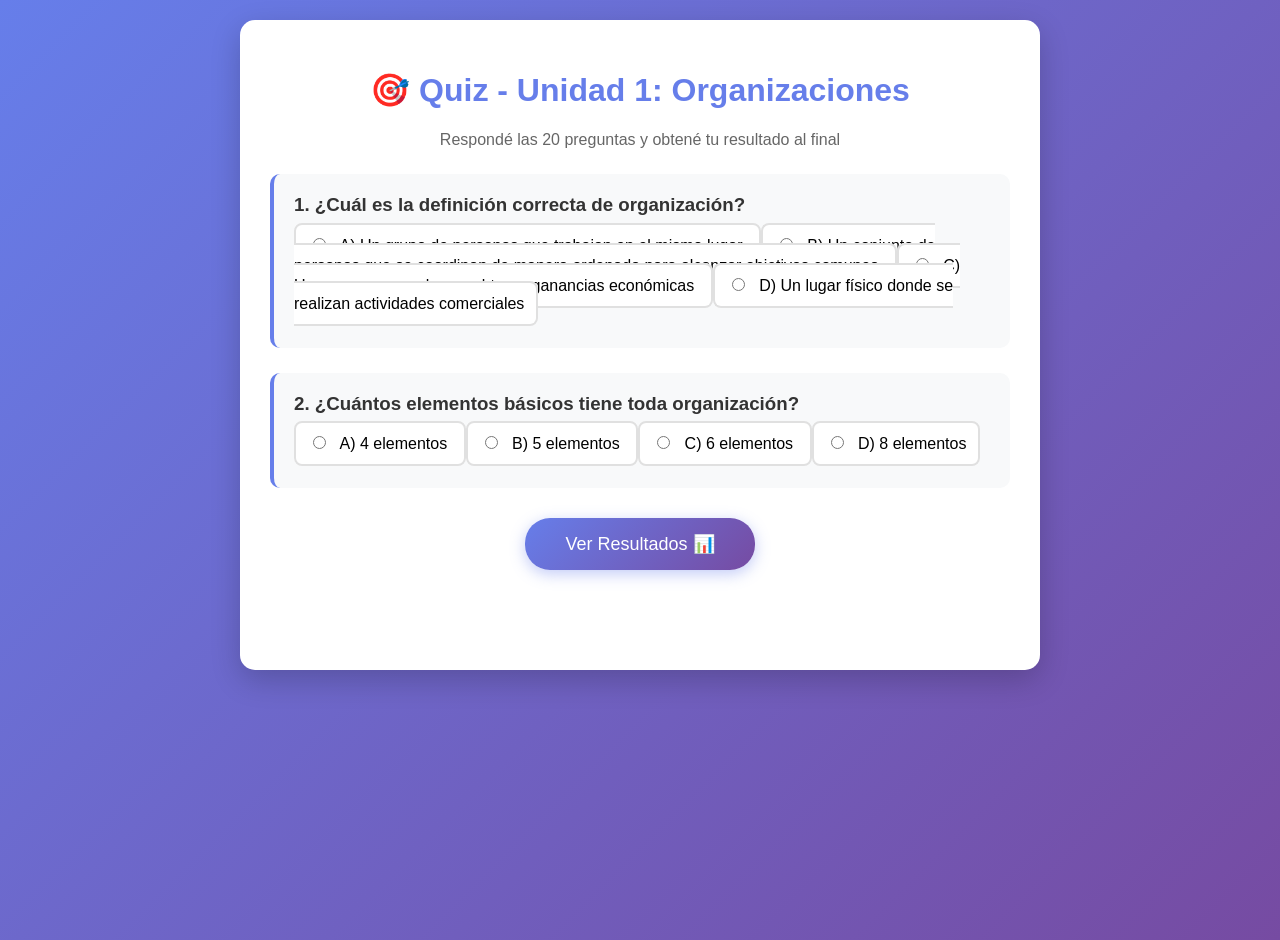
==== testunidad1.html @ cdfacc58 "Create testunidad1.html" ====
<!DOCTYPE html>
<html lang="es">
<head>
    <meta charset="UTF-8">
    <meta name="viewport" content="width=device-width, initial-scale=1.0">
    <title>Quiz - Unidad 1: Organizaciones</title>
    <style>
        body {
            font-family: 'Segoe UI', Tahoma, Geneva, Verdana, sans-serif;
            max-width: 800px;
            margin: 0 auto;
            padding: 20px;
            background: linear-gradient(135deg, #667eea 0%, #764ba2 100%);
            min-height: 100vh;
        }
        .container {
            background: white;
            border-radius: 15px;
            padding: 30px;
            box-shadow: 0 10px 30px rgba(0,0,0,0.2);
        }
        h1 {
            color: #667eea;
            text-align: center;
        }
        .question {
            margin: 25px 0;
            padding: 20px;
            background: #f8f9fa;
            border-radius: 10px;
            border-left: 4px solid #667eea;
        }
        .question h3 {
            color: #333;
            margin-top: 0;
        }
        .options {
            margin: 15px 0;
        }
        .option {
            margin: 10px 0;
            padding: 12px;
            background: white;
            border: 2px solid #e0e0e0;
            border-radius: 8px;
            cursor: pointer;
            transition: all 0.3s;
        }
        .option:hover {
            border-color: #667eea;
            transform: translateX(5px);
        }
        .option input {
            margin-right: 10px;
        }
        button {
            background: linear-gradient(135deg, #667eea 0%, #764ba2 100%);
            color: white;
            border: none;
            padding: 15px 40px;
            font-size: 18px;
            border-radius: 25px;
            cursor: pointer;
            display: block;
            margin: 30px auto;
            box-shadow: 0 4px 15px rgba(102, 126, 234, 0.4);
        }
        button:hover {
            transform: translateY(-2px);
            box-shadow: 0 6px 20px rgba(102, 126, 234, 0.6);
        }
        #result {
            margin-top: 30px;
            padding: 20px;
            border-radius: 10px;
            text-align: center;
            font-size: 20px;
            font-weight: bold;
        }
        .correct { color: #28a745; }
        .incorrect { color: #dc3545; }
    </style>
</head>
<body>
    <div class="container">
        <h1>🎯 Quiz - Unidad 1: Organizaciones</h1>
        <p style="text-align: center; color: #666;">Respondé las 20 preguntas y obtené tu resultado al final</p>
        
        <form id="quizForm">
            <!-- Pregunta 1 -->
            <div class="question">
                <h3>1. ¿Cuál es la definición correcta de organización?</h3>
                <div class="options">
                    <label class="option">
                        <input type="radio" name="q1" value="a">
                        A) Un grupo de personas que trabajan en el mismo lugar
                    </label>
                    <label class="option">
                        <input type="radio" name="q1" value="b">
                        B) Un conjunto de personas que se coordinan de manera ordenada para alcanzar objetivos comunes
                    </label>
                    <label class="option">
                        <input type="radio" name="q1" value="c">
                        C) Una empresa que busca obtener ganancias económicas
                    </label>
                    <label class="option">
                        <input type="radio" name="q1" value="d">
                        D) Un lugar físico donde se realizan actividades comerciales
                    </label>
                </div>
            </div>

            <!-- Pregunta 2 -->
            <div class="question">
                <h3>2. ¿Cuántos elementos básicos tiene toda organización?</h3>
                <div class="options">
                    <label class="option">
                        <input type="radio" name="q2" value="a">
                        A) 4 elementos
                    </label>
                    <label class="option">
                        <input type="radio" name="q2" value="b">
                        B) 5 elementos
                    </label>
                    <label class="option">
                        <input type="radio" name="q2" value="c">
                        C) 6 elementos
                    </label>
                    <label class="option">
                        <input type="radio" name="q2" value="d">
                        D) 8 elementos
                    </label>
                </div>
            </div>

            <!-- Agrega las otras 18 preguntas siguiendo el mismo formato -->
            
            <button type="button" onclick="checkAnswers()">Ver Resultados 📊</button>
        </form>

        <div id="result"></div>
    </div>

    <script>
        const correctAnswers = {
            q1: 'b',
            q2: 'c',
            // ... agregar todas las respuestas correctas
        };

        function checkAnswers() {
            let score = 0;
            const form = document.getElementById('quizForm');
            const formData = new FormData(form);
            
            for (let [question, answer] of Object.entries(correctAnswers)) {
                if (formData.get(question) === answer) {
                    score++;
                }
            }
            
            const total = Object.keys(correctAnswers).length;
            const percentage = (score / total) * 100;
            
            let message = '';
            let color = '';
            
            if (percentage >= 90) {
                message = '¡Excelente! 🌟 Dominás los conceptos';
                color = '#28a745';
            } else if (percentage >= 75) {
                message = 'Muy bien 👍 Repasá los errores';
                color = '#17a2b8';
            } else if (percentage >= 60) {
                message = 'Bien ✓ Necesitás repasar más';
                color = '#ffc107';
            } else {
                message = 'Necesitás estudiar más 📚';
                color = '#dc3545';
            }
            
            document.getElementById('result').innerHTML = `
                <div style="background: ${color}; color: white; padding: 20px; border-radius: 10px;">
                    <h2>${message}</h2>
                    <p style="font-size: 24px;">Obtuviste: ${score}/${total} (${percentage.toFixed(0)}%)</p>
                </div>
            `;
        }
    </script>
</body>
</html>
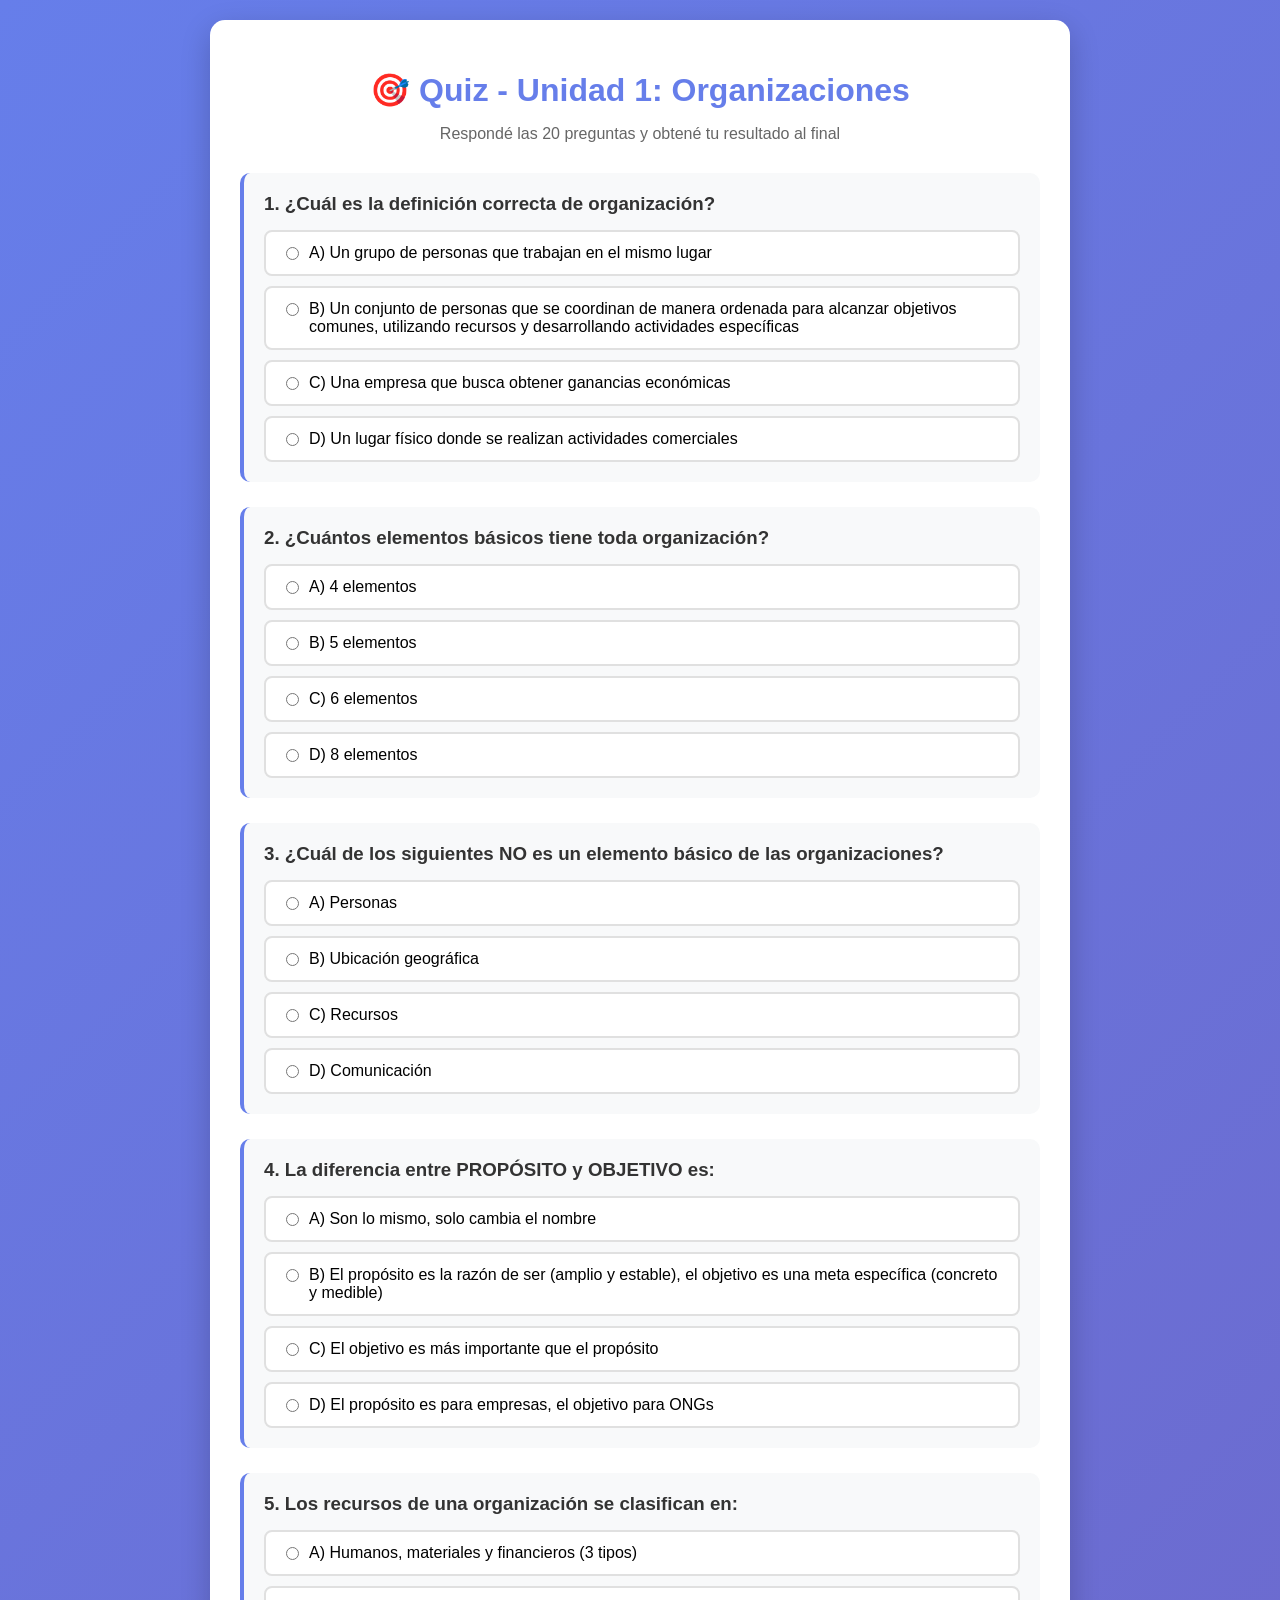
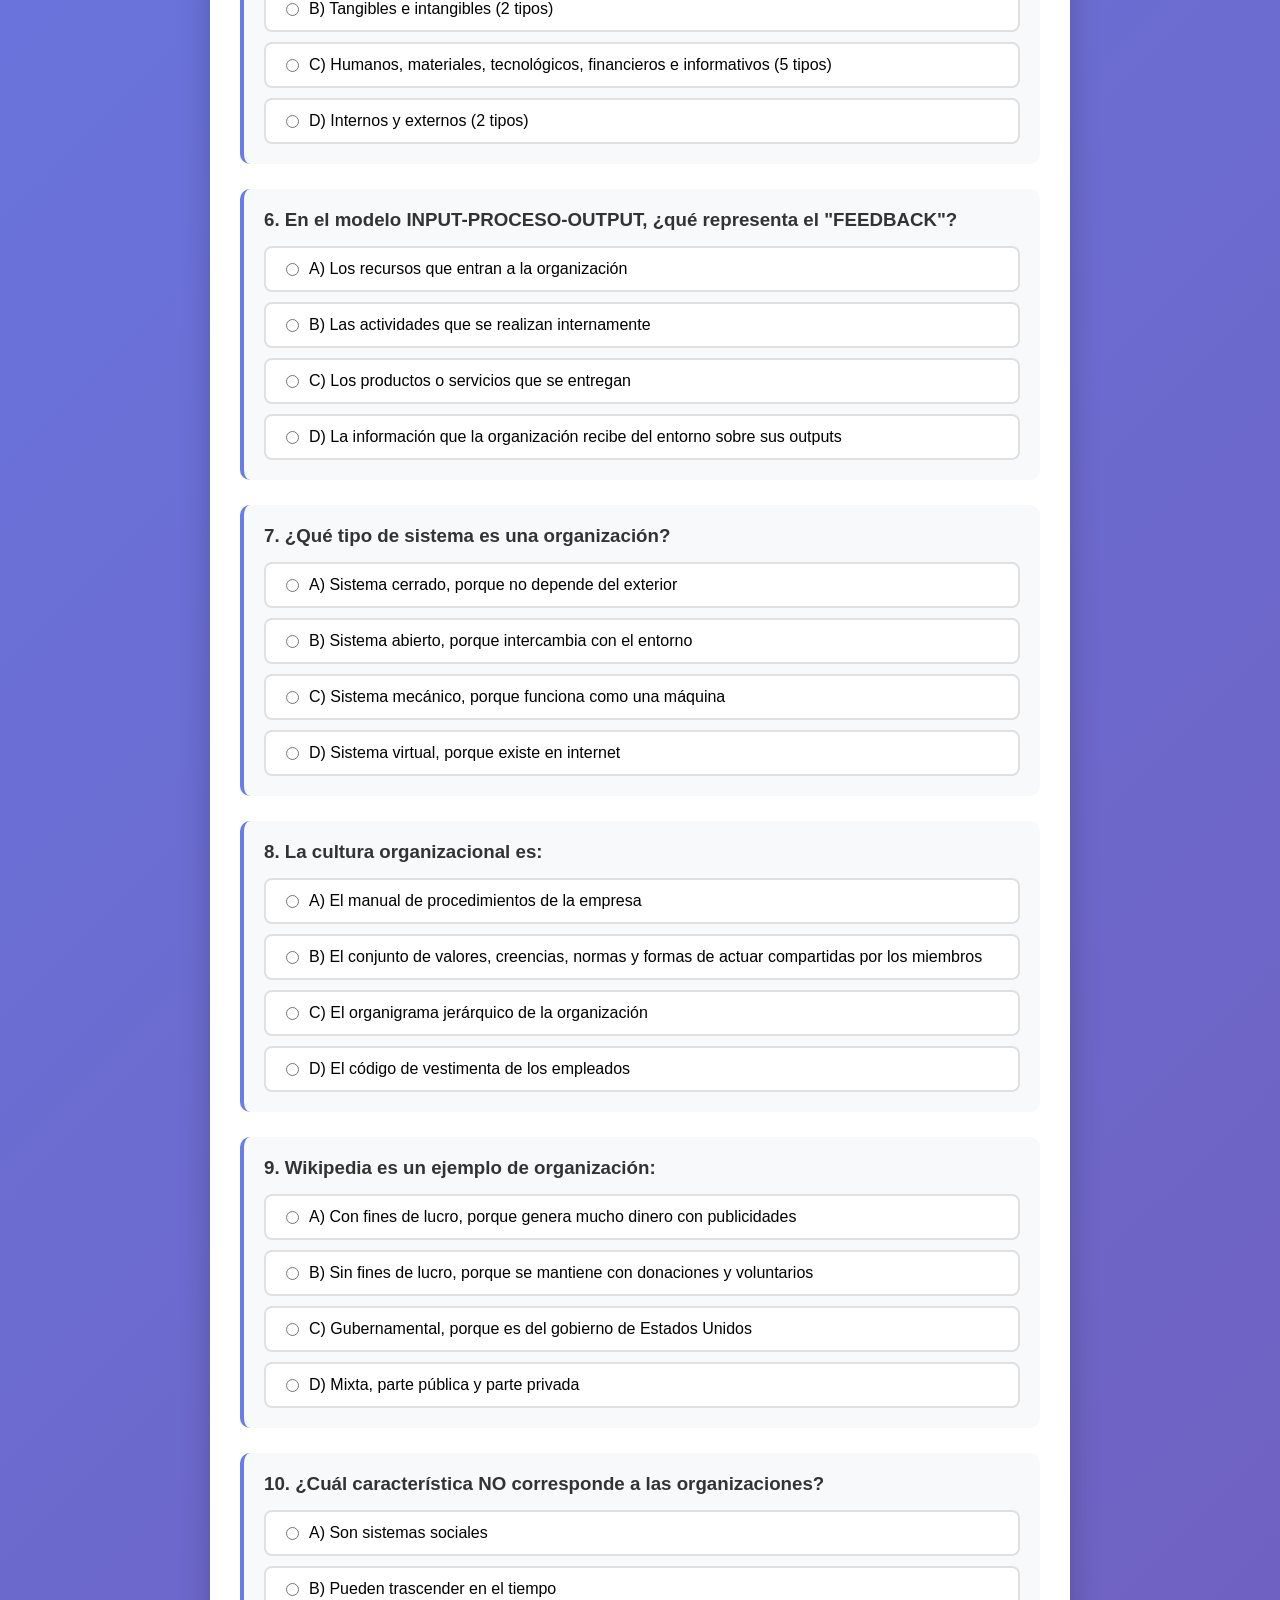
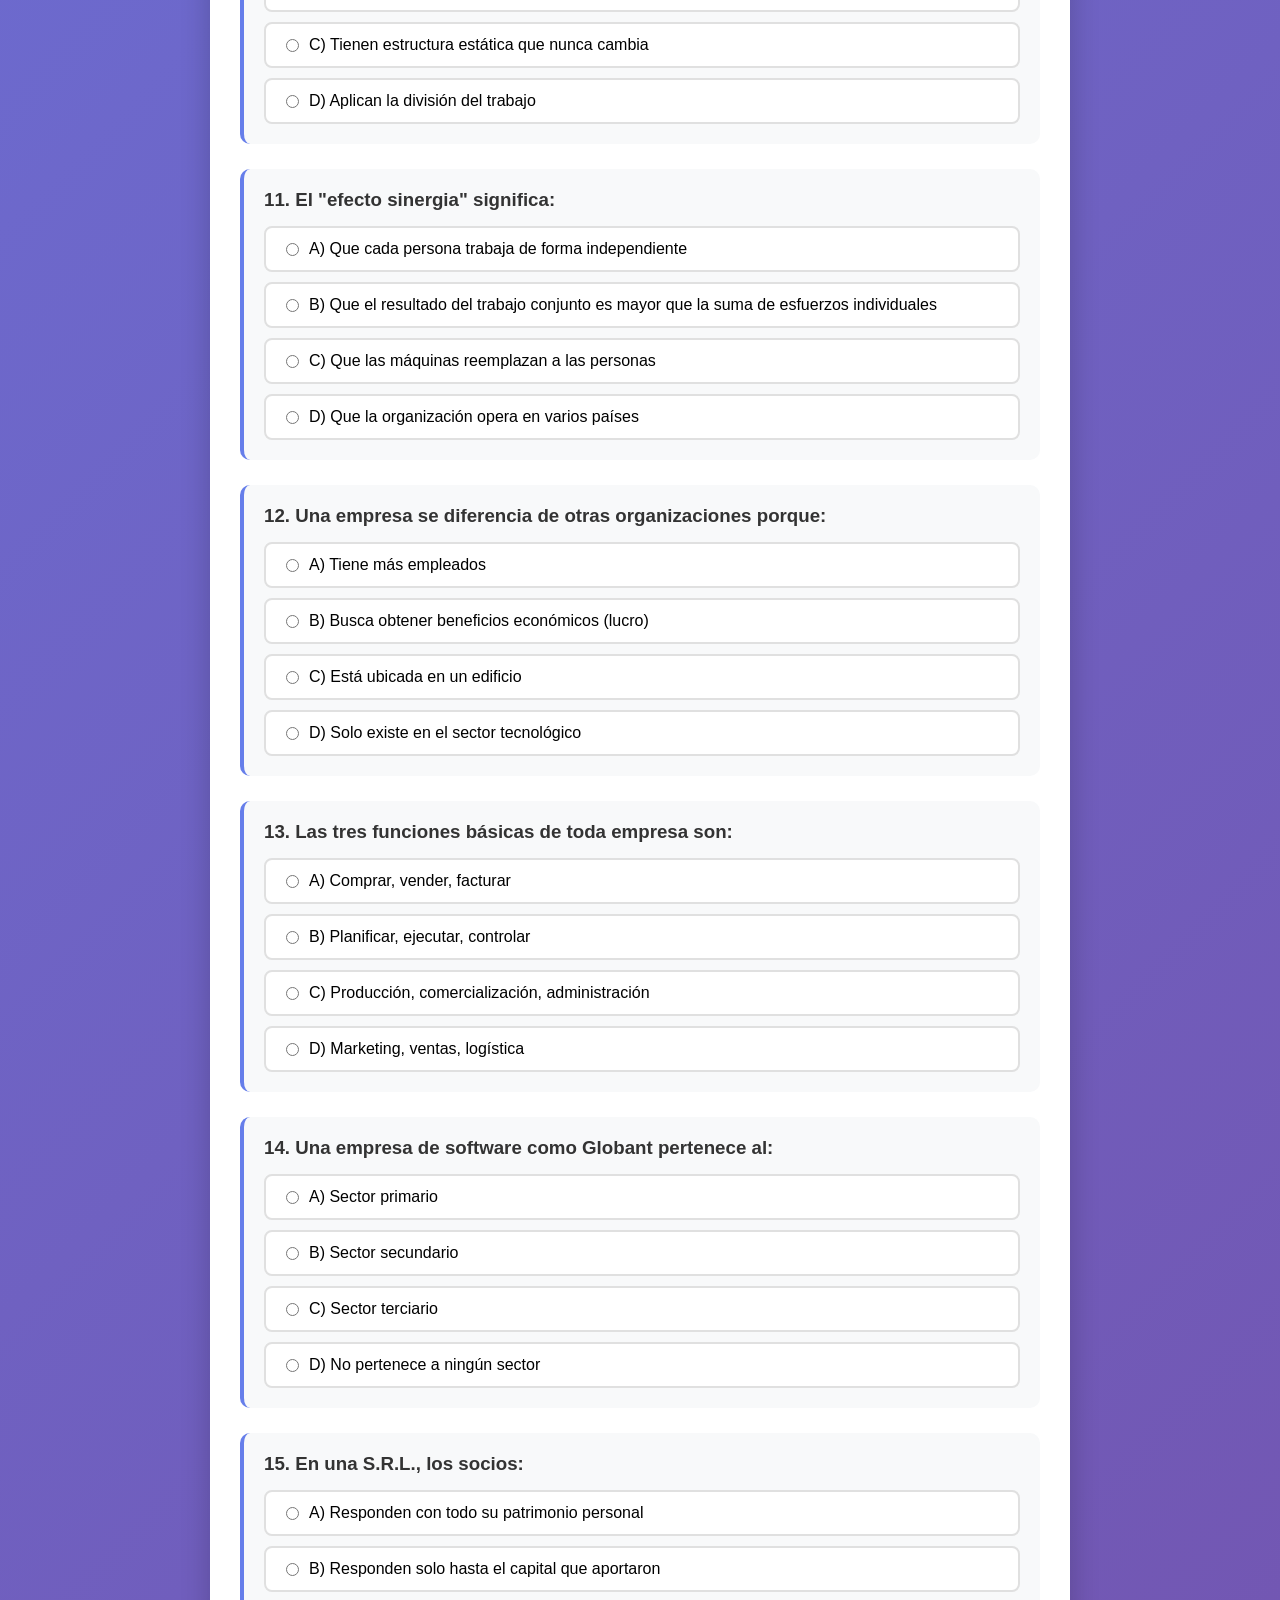
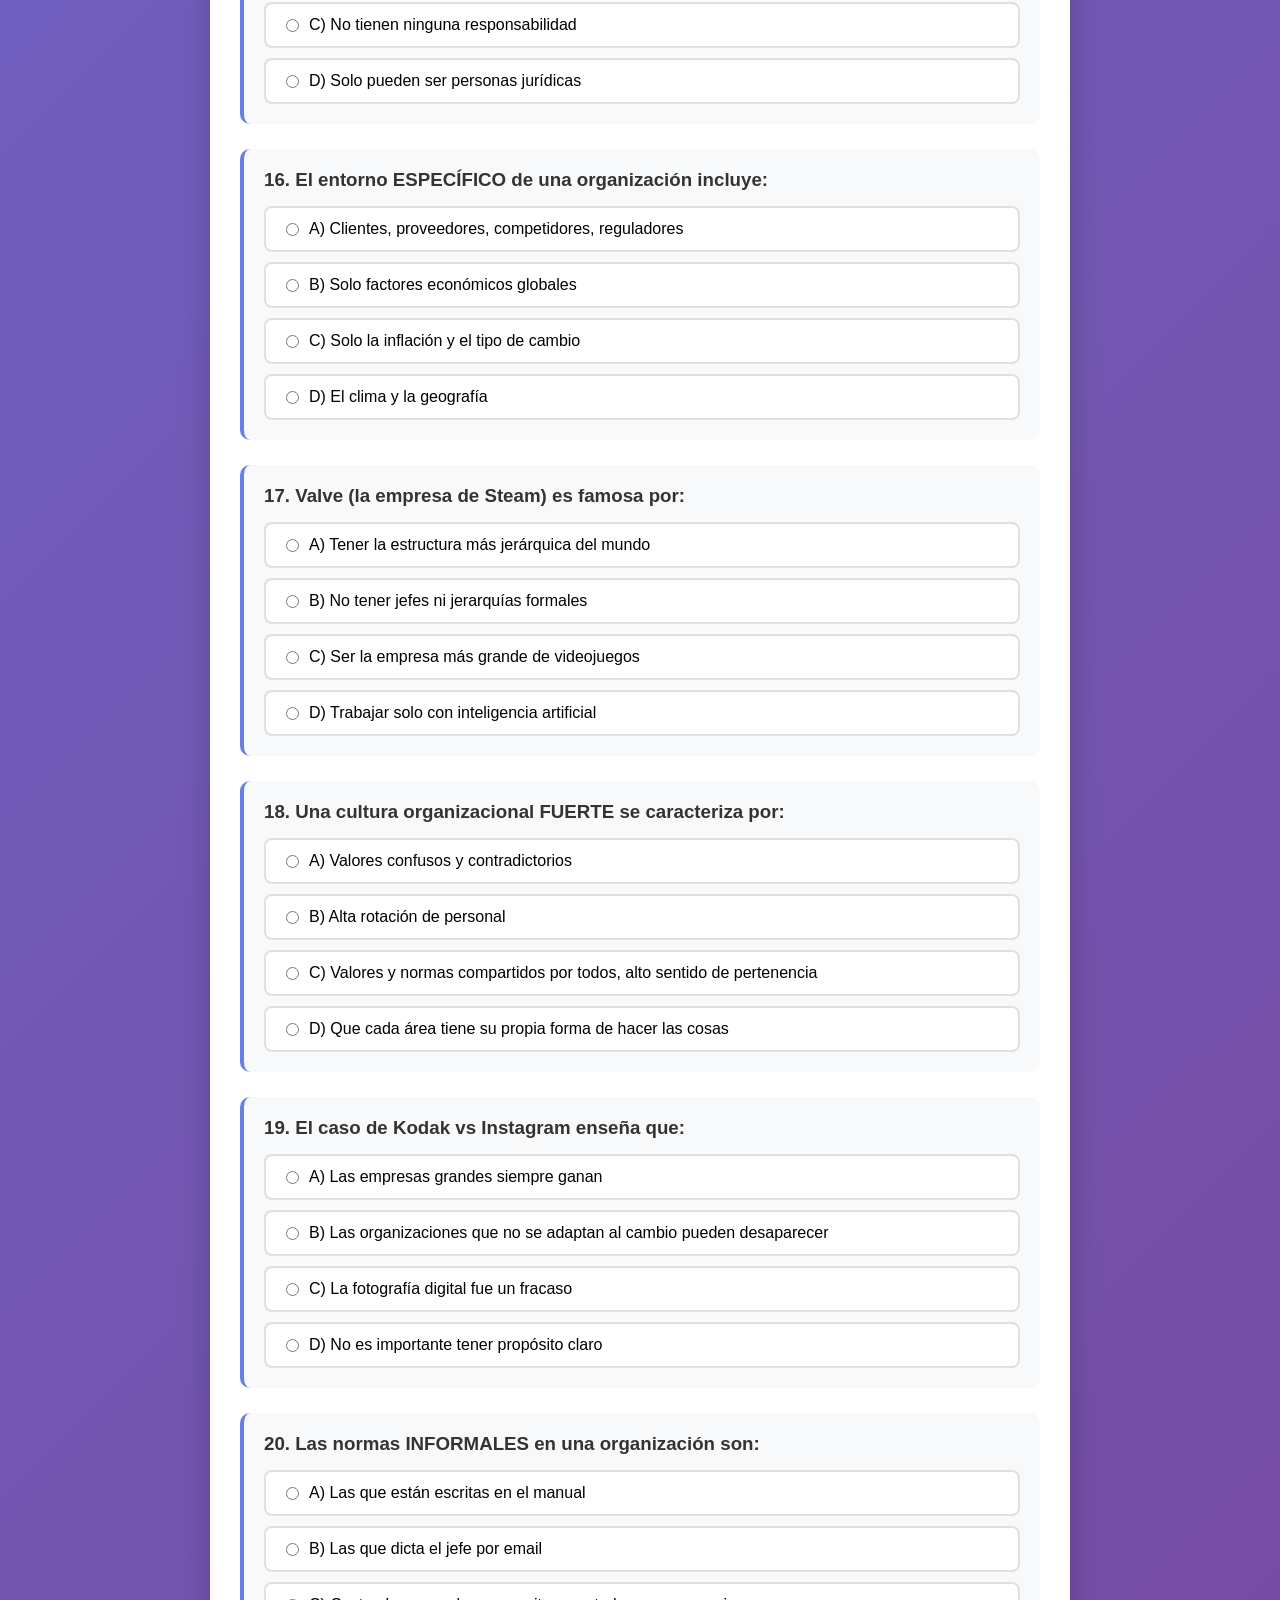
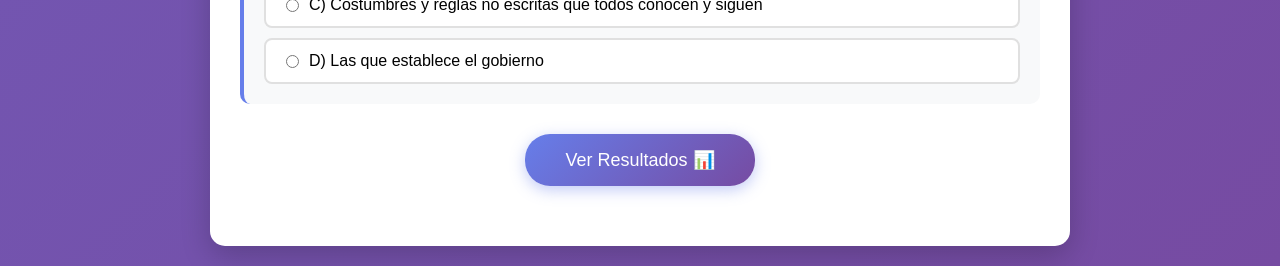
==== commit 17c4a856: "Update testunidad1.html" ====
--- a/testunidad1.html
+++ b/testunidad1.html
@@ -5,9 +5,12 @@
     <meta name="viewport" content="width=device-width, initial-scale=1.0">
     <title>Quiz - Unidad 1: Organizaciones</title>
     <style>
+        * {
+            box-sizing: border-box;
+        }
         body {
             font-family: 'Segoe UI', Tahoma, Geneva, Verdana, sans-serif;
-            max-width: 800px;
+            max-width: 900px;
             margin: 0 auto;
             padding: 20px;
             background: linear-gradient(135deg, #667eea 0%, #764ba2 100%);
@@ -22,6 +25,12 @@
         h1 {
             color: #667eea;
             text-align: center;
+            margin-bottom: 10px;
+        }
+        .subtitle {
+            text-align: center;
+            color: #666;
+            margin-bottom: 30px;
         }
         .question {
             margin: 25px 0;
@@ -33,25 +42,37 @@
         .question h3 {
             color: #333;
             margin-top: 0;
+            margin-bottom: 15px;
         }
         .options {
-            margin: 15px 0;
+            display: flex;
+            flex-direction: column;
+            gap: 10px;
         }
         .option {
-            margin: 10px 0;
-            padding: 12px;
+            padding: 12px 15px;
             background: white;
             border: 2px solid #e0e0e0;
             border-radius: 8px;
             cursor: pointer;
             transition: all 0.3s;
+            display: flex;
+            align-items: flex-start;
         }
         .option:hover {
             border-color: #667eea;
             transform: translateX(5px);
-        }
-        .option input {
+            background: #f0f4ff;
+        }
+        .option input[type="radio"] {
             margin-right: 10px;
+            margin-top: 3px;
+            cursor: pointer;
+            flex-shrink: 0;
+        }
+        .option label {
+            cursor: pointer;
+            flex: 1;
         }
         button {
             background: linear-gradient(135deg, #667eea 0%, #764ba2 100%);
@@ -64,6 +85,7 @@
             display: block;
             margin: 30px auto;
             box-shadow: 0 4px 15px rgba(102, 126, 234, 0.4);
+            transition: all 0.3s;
         }
         button:hover {
             transform: translateY(-2px);
@@ -71,42 +93,58 @@
         }
         #result {
             margin-top: 30px;
-            padding: 20px;
+            padding: 25px;
             border-radius: 10px;
             text-align: center;
-            font-size: 20px;
-            font-weight: bold;
-        }
-        .correct { color: #28a745; }
-        .incorrect { color: #dc3545; }
+            display: none;
+        }
+        #result.show {
+            display: block;
+        }
+        .result-excellent {
+            background: #28a745;
+            color: white;
+        }
+        .result-good {
+            background: #17a2b8;
+            color: white;
+        }
+        .result-regular {
+            background: #ffc107;
+            color: #333;
+        }
+        .result-needs-work {
+            background: #dc3545;
+            color: white;
+        }
     </style>
 </head>
 <body>
     <div class="container">
         <h1>🎯 Quiz - Unidad 1: Organizaciones</h1>
-        <p style="text-align: center; color: #666;">Respondé las 20 preguntas y obtené tu resultado al final</p>
+        <p class="subtitle">Respondé las 20 preguntas y obtené tu resultado al final</p>
         
         <form id="quizForm">
             <!-- Pregunta 1 -->
             <div class="question">
                 <h3>1. ¿Cuál es la definición correcta de organización?</h3>
                 <div class="options">
-                    <label class="option">
-                        <input type="radio" name="q1" value="a">
-                        A) Un grupo de personas que trabajan en el mismo lugar
-                    </label>
-                    <label class="option">
-                        <input type="radio" name="q1" value="b">
-                        B) Un conjunto de personas que se coordinan de manera ordenada para alcanzar objetivos comunes
-                    </label>
-                    <label class="option">
-                        <input type="radio" name="q1" value="c">
-                        C) Una empresa que busca obtener ganancias económicas
-                    </label>
-                    <label class="option">
-                        <input type="radio" name="q1" value="d">
-                        D) Un lugar físico donde se realizan actividades comerciales
-                    </label>
+                    <div class="option">
+                        <input type="radio" name="q1" value="a" id="q1a">
+                        <label for="q1a">A) Un grupo de personas que trabajan en el mismo lugar</label>
+                    </div>
+                    <div class="option">
+                        <input type="radio" name="q1" value="b" id="q1b">
+                        <label for="q1b">B) Un conjunto de personas que se coordinan de manera ordenada para alcanzar objetivos comunes, utilizando recursos y desarrollando actividades específicas</label>
+                    </div>
+                    <div class="option">
+                        <input type="radio" name="q1" value="c" id="q1c">
+                        <label for="q1c">C) Una empresa que busca obtener ganancias económicas</label>
+                    </div>
+                    <div class="option">
+                        <input type="radio" name="q1" value="d" id="q1d">
+                        <label for="q1d">D) Un lugar físico donde se realizan actividades comerciales</label>
+                    </div>
                 </div>
             </div>
 
@@ -114,27 +152,439 @@
             <div class="question">
                 <h3>2. ¿Cuántos elementos básicos tiene toda organización?</h3>
                 <div class="options">
-                    <label class="option">
-                        <input type="radio" name="q2" value="a">
-                        A) 4 elementos
-                    </label>
-                    <label class="option">
-                        <input type="radio" name="q2" value="b">
-                        B) 5 elementos
-                    </label>
-                    <label class="option">
-                        <input type="radio" name="q2" value="c">
-                        C) 6 elementos
-                    </label>
-                    <label class="option">
-                        <input type="radio" name="q2" value="d">
-                        D) 8 elementos
-                    </label>
-                </div>
-            </div>
-
-            <!-- Agrega las otras 18 preguntas siguiendo el mismo formato -->
-            
+                    <div class="option">
+                        <input type="radio" name="q2" value="a" id="q2a">
+                        <label for="q2a">A) 4 elementos</label>
+                    </div>
+                    <div class="option">
+                        <input type="radio" name="q2" value="b" id="q2b">
+                        <label for="q2b">B) 5 elementos</label>
+                    </div>
+                    <div class="option">
+                        <input type="radio" name="q2" value="c" id="q2c">
+                        <label for="q2c">C) 6 elementos</label>
+                    </div>
+                    <div class="option">
+                        <input type="radio" name="q2" value="d" id="q2d">
+                        <label for="q2d">D) 8 elementos</label>
+                    </div>
+                </div>
+            </div>
+
+            <!-- Pregunta 3 -->
+            <div class="question">
+                <h3>3. ¿Cuál de los siguientes NO es un elemento básico de las organizaciones?</h3>
+                <div class="options">
+                    <div class="option">
+                        <input type="radio" name="q3" value="a" id="q3a">
+                        <label for="q3a">A) Personas</label>
+                    </div>
+                    <div class="option">
+                        <input type="radio" name="q3" value="b" id="q3b">
+                        <label for="q3b">B) Ubicación geográfica</label>
+                    </div>
+                    <div class="option">
+                        <input type="radio" name="q3" value="c" id="q3c">
+                        <label for="q3c">C) Recursos</label>
+                    </div>
+                    <div class="option">
+                        <input type="radio" name="q3" value="d" id="q3d">
+                        <label for="q3d">D) Comunicación</label>
+                    </div>
+                </div>
+            </div>
+
+            <!-- Pregunta 4 -->
+            <div class="question">
+                <h3>4. La diferencia entre PROPÓSITO y OBJETIVO es:</h3>
+                <div class="options">
+                    <div class="option">
+                        <input type="radio" name="q4" value="a" id="q4a">
+                        <label for="q4a">A) Son lo mismo, solo cambia el nombre</label>
+                    </div>
+                    <div class="option">
+                        <input type="radio" name="q4" value="b" id="q4b">
+                        <label for="q4b">B) El propósito es la razón de ser (amplio y estable), el objetivo es una meta específica (concreto y medible)</label>
+                    </div>
+                    <div class="option">
+                        <input type="radio" name="q4" value="c" id="q4c">
+                        <label for="q4c">C) El objetivo es más importante que el propósito</label>
+                    </div>
+                    <div class="option">
+                        <input type="radio" name="q4" value="d" id="q4d">
+                        <label for="q4d">D) El propósito es para empresas, el objetivo para ONGs</label>
+                    </div>
+                </div>
+            </div>
+
+            <!-- Pregunta 5 -->
+            <div class="question">
+                <h3>5. Los recursos de una organización se clasifican en:</h3>
+                <div class="options">
+                    <div class="option">
+                        <input type="radio" name="q5" value="a" id="q5a">
+                        <label for="q5a">A) Humanos, materiales y financieros (3 tipos)</label>
+                    </div>
+                    <div class="option">
+                        <input type="radio" name="q5" value="b" id="q5b">
+                        <label for="q5b">B) Tangibles e intangibles (2 tipos)</label>
+                    </div>
+                    <div class="option">
+                        <input type="radio" name="q5" value="c" id="q5c">
+                        <label for="q5c">C) Humanos, materiales, tecnológicos, financieros e informativos (5 tipos)</label>
+                    </div>
+                    <div class="option">
+                        <input type="radio" name="q5" value="d" id="q5d">
+                        <label for="q5d">D) Internos y externos (2 tipos)</label>
+                    </div>
+                </div>
+            </div>
+
+            <!-- Pregunta 6 -->
+            <div class="question">
+                <h3>6. En el modelo INPUT-PROCESO-OUTPUT, ¿qué representa el "FEEDBACK"?</h3>
+                <div class="options">
+                    <div class="option">
+                        <input type="radio" name="q6" value="a" id="q6a">
+                        <label for="q6a">A) Los recursos que entran a la organización</label>
+                    </div>
+                    <div class="option">
+                        <input type="radio" name="q6" value="b" id="q6b">
+                        <label for="q6b">B) Las actividades que se realizan internamente</label>
+                    </div>
+                    <div class="option">
+                        <input type="radio" name="q6" value="c" id="q6c">
+                        <label for="q6c">C) Los productos o servicios que se entregan</label>
+                    </div>
+                    <div class="option">
+                        <input type="radio" name="q6" value="d" id="q6d">
+                        <label for="q6d">D) La información que la organización recibe del entorno sobre sus outputs</label>
+                    </div>
+                </div>
+            </div>
+
+            <!-- Pregunta 7 -->
+            <div class="question">
+                <h3>7. ¿Qué tipo de sistema es una organización?</h3>
+                <div class="options">
+                    <div class="option">
+                        <input type="radio" name="q7" value="a" id="q7a">
+                        <label for="q7a">A) Sistema cerrado, porque no depende del exterior</label>
+                    </div>
+                    <div class="option">
+                        <input type="radio" name="q7" value="b" id="q7b">
+                        <label for="q7b">B) Sistema abierto, porque intercambia con el entorno</label>
+                    </div>
+                    <div class="option">
+                        <input type="radio" name="q7" value="c" id="q7c">
+                        <label for="q7c">C) Sistema mecánico, porque funciona como una máquina</label>
+                    </div>
+                    <div class="option">
+                        <input type="radio" name="q7" value="d" id="q7d">
+                        <label for="q7d">D) Sistema virtual, porque existe en internet</label>
+                    </div>
+                </div>
+            </div>
+
+            <!-- Pregunta 8 -->
+            <div class="question">
+                <h3>8. La cultura organizacional es:</h3>
+                <div class="options">
+                    <div class="option">
+                        <input type="radio" name="q8" value="a" id="q8a">
+                        <label for="q8a">A) El manual de procedimientos de la empresa</label>
+                    </div>
+                    <div class="option">
+                        <input type="radio" name="q8" value="b" id="q8b">
+                        <label for="q8b">B) El conjunto de valores, creencias, normas y formas de actuar compartidas por los miembros</label>
+                    </div>
+                    <div class="option">
+                        <input type="radio" name="q8" value="c" id="q8c">
+                        <label for="q8c">C) El organigrama jerárquico de la organización</label>
+                    </div>
+                    <div class="option">
+                        <input type="radio" name="q8" value="d" id="q8d">
+                        <label for="q8d">D) El código de vestimenta de los empleados</label>
+                    </div>
+                </div>
+            </div>
+
+            <!-- Pregunta 9 -->
+            <div class="question">
+                <h3>9. Wikipedia es un ejemplo de organización:</h3>
+                <div class="options">
+                    <div class="option">
+                        <input type="radio" name="q9" value="a" id="q9a">
+                        <label for="q9a">A) Con fines de lucro, porque genera mucho dinero con publicidades</label>
+                    </div>
+                    <div class="option">
+                        <input type="radio" name="q9" value="b" id="q9b">
+                        <label for="q9b">B) Sin fines de lucro, porque se mantiene con donaciones y voluntarios</label>
+                    </div>
+                    <div class="option">
+                        <input type="radio" name="q9" value="c" id="q9c">
+                        <label for="q9c">C) Gubernamental, porque es del gobierno de Estados Unidos</label>
+                    </div>
+                    <div class="option">
+                        <input type="radio" name="q9" value="d" id="q9d">
+                        <label for="q9d">D) Mixta, parte pública y parte privada</label>
+                    </div>
+                </div>
+            </div>
+
+            <!-- Pregunta 10 -->
+            <div class="question">
+                <h3>10. ¿Cuál característica NO corresponde a las organizaciones?</h3>
+                <div class="options">
+                    <div class="option">
+                        <input type="radio" name="q10" value="a" id="q10a">
+                        <label for="q10a">A) Son sistemas sociales</label>
+                    </div>
+                    <div class="option">
+                        <input type="radio" name="q10" value="b" id="q10b">
+                        <label for="q10b">B) Pueden trascender en el tiempo</label>
+                    </div>
+                    <div class="option">
+                        <input type="radio" name="q10" value="c" id="q10c">
+                        <label for="q10c">C) Tienen estructura estática que nunca cambia</label>
+                    </div>
+                    <div class="option">
+                        <input type="radio" name="q10" value="d" id="q10d">
+                        <label for="q10d">D) Aplican la división del trabajo</label>
+                    </div>
+                </div>
+            </div>
+
+            <!-- Pregunta 11 -->
+            <div class="question">
+                <h3>11. El "efecto sinergia" significa:</h3>
+                <div class="options">
+                    <div class="option">
+                        <input type="radio" name="q11" value="a" id="q11a">
+                        <label for="q11a">A) Que cada persona trabaja de forma independiente</label>
+                    </div>
+                    <div class="option">
+                        <input type="radio" name="q11" value="b" id="q11b">
+                        <label for="q11b">B) Que el resultado del trabajo conjunto es mayor que la suma de esfuerzos individuales</label>
+                    </div>
+                    <div class="option">
+                        <input type="radio" name="q11" value="c" id="q11c">
+                        <label for="q11c">C) Que las máquinas reemplazan a las personas</label>
+                    </div>
+                    <div class="option">
+                        <input type="radio" name="q11" value="d" id="q11d">
+                        <label for="q11d">D) Que la organización opera en varios países</label>
+                    </div>
+                </div>
+            </div>
+
+            <!-- Pregunta 12 -->
+            <div class="question">
+                <h3>12. Una empresa se diferencia de otras organizaciones porque:</h3>
+                <div class="options">
+                    <div class="option">
+                        <input type="radio" name="q12" value="a" id="q12a">
+                        <label for="q12a">A) Tiene más empleados</label>
+                    </div>
+                    <div class="option">
+                        <input type="radio" name="q12" value="b" id="q12b">
+                        <label for="q12b">B) Busca obtener beneficios económicos (lucro)</label>
+                    </div>
+                    <div class="option">
+                        <input type="radio" name="q12" value="c" id="q12c">
+                        <label for="q12c">C) Está ubicada en un edificio</label>
+                    </div>
+                    <div class="option">
+                        <input type="radio" name="q12" value="d" id="q12d">
+                        <label for="q12d">D) Solo existe en el sector tecnológico</label>
+                    </div>
+                </div>
+            </div>
+
+            <!-- Pregunta 13 -->
+            <div class="question">
+                <h3>13. Las tres funciones básicas de toda empresa son:</h3>
+                <div class="options">
+                    <div class="option">
+                        <input type="radio" name="q13" value="a" id="q13a">
+                        <label for="q13a">A) Comprar, vender, facturar</label>
+                    </div>
+                    <div class="option">
+                        <input type="radio" name="q13" value="b" id="q13b">
+                        <label for="q13b">B) Planificar, ejecutar, controlar</label>
+                    </div>
+                    <div class="option">
+                        <input type="radio" name="q13" value="c" id="q13c">
+                        <label for="q13c">C) Producción, comercialización, administración</label>
+                    </div>
+                    <div class="option">
+                        <input type="radio" name="q13" value="d" id="q13d">
+                        <label for="q13d">D) Marketing, ventas, logística</label>
+                    </div>
+                </div>
+            </div>
+
+            <!-- Pregunta 14 -->
+            <div class="question">
+                <h3>14. Una empresa de software como Globant pertenece al:</h3>
+                <div class="options">
+                    <div class="option">
+                        <input type="radio" name="q14" value="a" id="q14a">
+                        <label for="q14a">A) Sector primario</label>
+                    </div>
+                    <div class="option">
+                        <input type="radio" name="q14" value="b" id="q14b">
+                        <label for="q14b">B) Sector secundario</label>
+                    </div>
+                    <div class="option">
+                        <input type="radio" name="q14" value="c" id="q14c">
+                        <label for="q14c">C) Sector terciario</label>
+                    </div>
+                    <div class="option">
+                        <input type="radio" name="q14" value="d" id="q14d">
+                        <label for="q14d">D) No pertenece a ningún sector</label>
+                    </div>
+                </div>
+            </div>
+
+            <!-- Pregunta 15 -->
+            <div class="question">
+                <h3>15. En una S.R.L., los socios:</h3>
+                <div class="options">
+                    <div class="option">
+                        <input type="radio" name="q15" value="a" id="q15a">
+                        <label for="q15a">A) Responden con todo su patrimonio personal</label>
+                    </div>
+                    <div class="option">
+                        <input type="radio" name="q15" value="b" id="q15b">
+                        <label for="q15b">B) Responden solo hasta el capital que aportaron</label>
+                    </div>
+                    <div class="option">
+                        <input type="radio" name="q15" value="c" id="q15c">
+                        <label for="q15c">C) No tienen ninguna responsabilidad</label>
+                    </div>
+                    <div class="option">
+                        <input type="radio" name="q15" value="d" id="q15d">
+                        <label for="q15d">D) Solo pueden ser personas jurídicas</label>
+                    </div>
+                </div>
+            </div>
+
+            <!-- Pregunta 16 -->
+            <div class="question">
+                <h3>16. El entorno ESPECÍFICO de una organización incluye:</h3>
+                <div class="options">
+                    <div class="option">
+                        <input type="radio" name="q16" value="a" id="q16a">
+                        <label for="q16a">A) Clientes, proveedores, competidores, reguladores</label>
+                    </div>
+                    <div class="option">
+                        <input type="radio" name="q16" value="b" id="q16b">
+                        <label for="q16b">B) Solo factores económicos globales</label>
+                    </div>
+                    <div class="option">
+                        <input type="radio" name="q16" value="c" id="q16c">
+                        <label for="q16c">C) Solo la inflación y el tipo de cambio</label>
+                    </div>
+                    <div class="option">
+                        <input type="radio" name="q16" value="d" id="q16d">
+                        <label for="q16d">D) El clima y la geografía</label>
+                    </div>
+                </div>
+            </div>
+
+            <!-- Pregunta 17 -->
+            <div class="question">
+                <h3>17. Valve (la empresa de Steam) es famosa por:</h3>
+                <div class="options">
+                    <div class="option">
+                        <input type="radio" name="q17" value="a" id="q17a">
+                        <label for="q17a">A) Tener la estructura más jerárquica del mundo</label>
+                    </div>
+                    <div class="option">
+                        <input type="radio" name="q17" value="b" id="q17b">
+                        <label for="q17b">B) No tener jefes ni jerarquías formales</label>
+                    </div>
+                    <div class="option">
+                        <input type="radio" name="q17" value="c" id="q17c">
+                        <label for="q17c">C) Ser la empresa más grande de videojuegos</label>
+                    </div>
+                    <div class="option">
+                        <input type="radio" name="q17" value="d" id="q17d">
+                        <label for="q17d">D) Trabajar solo con inteligencia artificial</label>
+                    </div>
+                </div>
+            </div>
+
+            <!-- Pregunta 18 -->
+            <div class="question">
+                <h3>18. Una cultura organizacional FUERTE se caracteriza por:</h3>
+                <div class="options">
+                    <div class="option">
+                        <input type="radio" name="q18" value="a" id="q18a">
+                        <label for="q18a">A) Valores confusos y contradictorios</label>
+                    </div>
+                    <div class="option">
+                        <input type="radio" name="q18" value="b" id="q18b">
+                        <label for="q18b">B) Alta rotación de personal</label>
+                    </div>
+                    <div class="option">
+                        <input type="radio" name="q18" value="c" id="q18c">
+                        <label for="q18c">C) Valores y normas compartidos por todos, alto sentido de pertenencia</label>
+                    </div>
+                    <div class="option">
+                        <input type="radio" name="q18" value="d" id="q18d">
+                        <label for="q18d">D) Que cada área tiene su propia forma de hacer las cosas</label>
+                    </div>
+                </div>
+            </div>
+
+            <!-- Pregunta 19 -->
+            <div class="question">
+                <h3>19. El caso de Kodak vs Instagram enseña que:</h3>
+                <div class="options">
+                    <div class="option">
+                        <input type="radio" name="q19" value="a" id="q19a">
+                        <label for="q19a">A) Las empresas grandes siempre ganan</label>
+                    </div>
+                    <div class="option">
+                        <input type="radio" name="q19" value="b" id="q19b">
+                        <label for="q19b">B) Las organizaciones que no se adaptan al cambio pueden desaparecer</label>
+                    </div>
+                    <div class="option">
+                        <input type="radio" name="q19" value="c" id="q19c">
+                        <label for="q19c">C) La fotografía digital fue un fracaso</label>
+                    </div>
+                    <div class="option">
+                        <input type="radio" name="q19" value="d" id="q19d">
+                        <label for="q19d">D) No es importante tener propósito claro</label>
+                    </div>
+                </div>
+            </div>
+
+            <!-- Pregunta 20 -->
+            <div class="question">
+                <h3>20. Las normas INFORMALES en una organización son:</h3>
+                <div class="options">
+                    <div class="option">
+                        <input type="radio" name="q20" value="a" id="q20a">
+                        <label for="q20a">A) Las que están escritas en el manual</label>
+                    </div>
+                    <div class="option">
+                        <input type="radio" name="q20" value="b" id="q20b">
+                        <label for="q20b">B) Las que dicta el jefe por email</label>
+                    </div>
+                    <div class="option">
+                        <input type="radio" name="q20" value="c" id="q20c">
+                        <label for="q20c">C) Costumbres y reglas no escritas que todos conocen y siguen</label>
+                    </div>
+                    <div class="option">
+                        <input type="radio" name="q20" value="d" id="q20d">
+                        <label for="q20d">D) Las que establece el gobierno</label>
+                    </div>
+                </div>
+            </div>
+
             <button type="button" onclick="checkAnswers()">Ver Resultados 📊</button>
         </form>
 
@@ -145,7 +595,24 @@
         const correctAnswers = {
             q1: 'b',
             q2: 'c',
-            // ... agregar todas las respuestas correctas
+            q3: 'b',
+            q4: 'b',
+            q5: 'c',
+            q6: 'd',
+            q7: 'b',
+            q8: 'b',
+            q9: 'b',
+            q10: 'c',
+            q11: 'b',
+            q12: 'b',
+            q13: 'c',
+            q14: 'c',
+            q15: 'b',
+            q16: 'a',
+            q17: 'b',
+            q18: 'c',
+            q19: 'b',
+            q20: 'c'
         };
 
         function checkAnswers() {
@@ -153,38 +620,58 @@
             const form = document.getElementById('quizForm');
             const formData = new FormData(form);
             
-            for (let [question, answer] of Object.entries(correctAnswers)) {
-                if (formData.get(question) === answer) {
-                    score++;
+            // Verificar que se respondieron todas las preguntas
+            const totalQuestions = Object.keys(correctAnswers).length;
+            let answeredQuestions = 0;
+            
+            for (let question in correctAnswers) {
+                if (formData.get(question)) {
+                    answeredQuestions++;
+                    if (formData.get(question) === correctAnswers[question]) {
+                        score++;
+                    }
                 }
             }
             
-            const total = Object.keys(correctAnswers).length;
-            const percentage = (score / total) * 100;
+            if (answeredQuestions < totalQuestions) {
+                alert(`Por favor respondé todas las preguntas. Respondiste ${answeredQuestions} de ${totalQuestions}.`);
+                return;
+            }
+            
+            const percentage = (score / totalQuestions) * 100;
+            const resultDiv = document.getElementById('result');
             
             let message = '';
-            let color = '';
+            let className = '';
+            let emoji = '';
             
             if (percentage >= 90) {
-                message = '¡Excelente! 🌟 Dominás los conceptos';
-                color = '#28a745';
+                message = '¡Excelente! Dominás los conceptos';
+                className = 'result-excellent';
+                emoji = '🌟';
             } else if (percentage >= 75) {
-                message = 'Muy bien 👍 Repasá los errores';
-                color = '#17a2b8';
+                message = 'Muy bien. Repasá los temas donde fallaste';
+                className = 'result-good';
+                emoji = '👍';
             } else if (percentage >= 60) {
-                message = 'Bien ✓ Necesitás repasar más';
-                color = '#ffc107';
+                message = 'Bien. Necesitás repasar algunos conceptos clave';
+                className = 'result-regular';
+                emoji = '⚠️';
             } else {
-                message = 'Necesitás estudiar más 📚';
-                color = '#dc3545';
+                message = 'Necesitás repasar toda la unidad antes de la evaluación';
+                className = 'result-needs-work';
+                emoji = '📚';
             }
             
-            document.getElementById('result').innerHTML = `
-                <div style="background: ${color}; color: white; padding: 20px; border-radius: 10px;">
-                    <h2>${message}</h2>
-                    <p style="font-size: 24px;">Obtuviste: ${score}/${total} (${percentage.toFixed(0)}%)</p>
-                </div>
+            resultDiv.className = className + ' show';
+            resultDiv.innerHTML = `
+                <h2>${emoji} ${message}</h2>
+                <p style="font-size: 28px; margin: 15px 0;"><strong>${score}/${totalQuestions}</strong> correctas</p>
+                <p style="font-size: 22px;">${percentage.toFixed(0)}%</p>
             `;
+            
+            // Scroll suave al resultado
+            resultDiv.scrollIntoView({ behavior: 'smooth', block: 'center' });
         }
     </script>
 </body>
